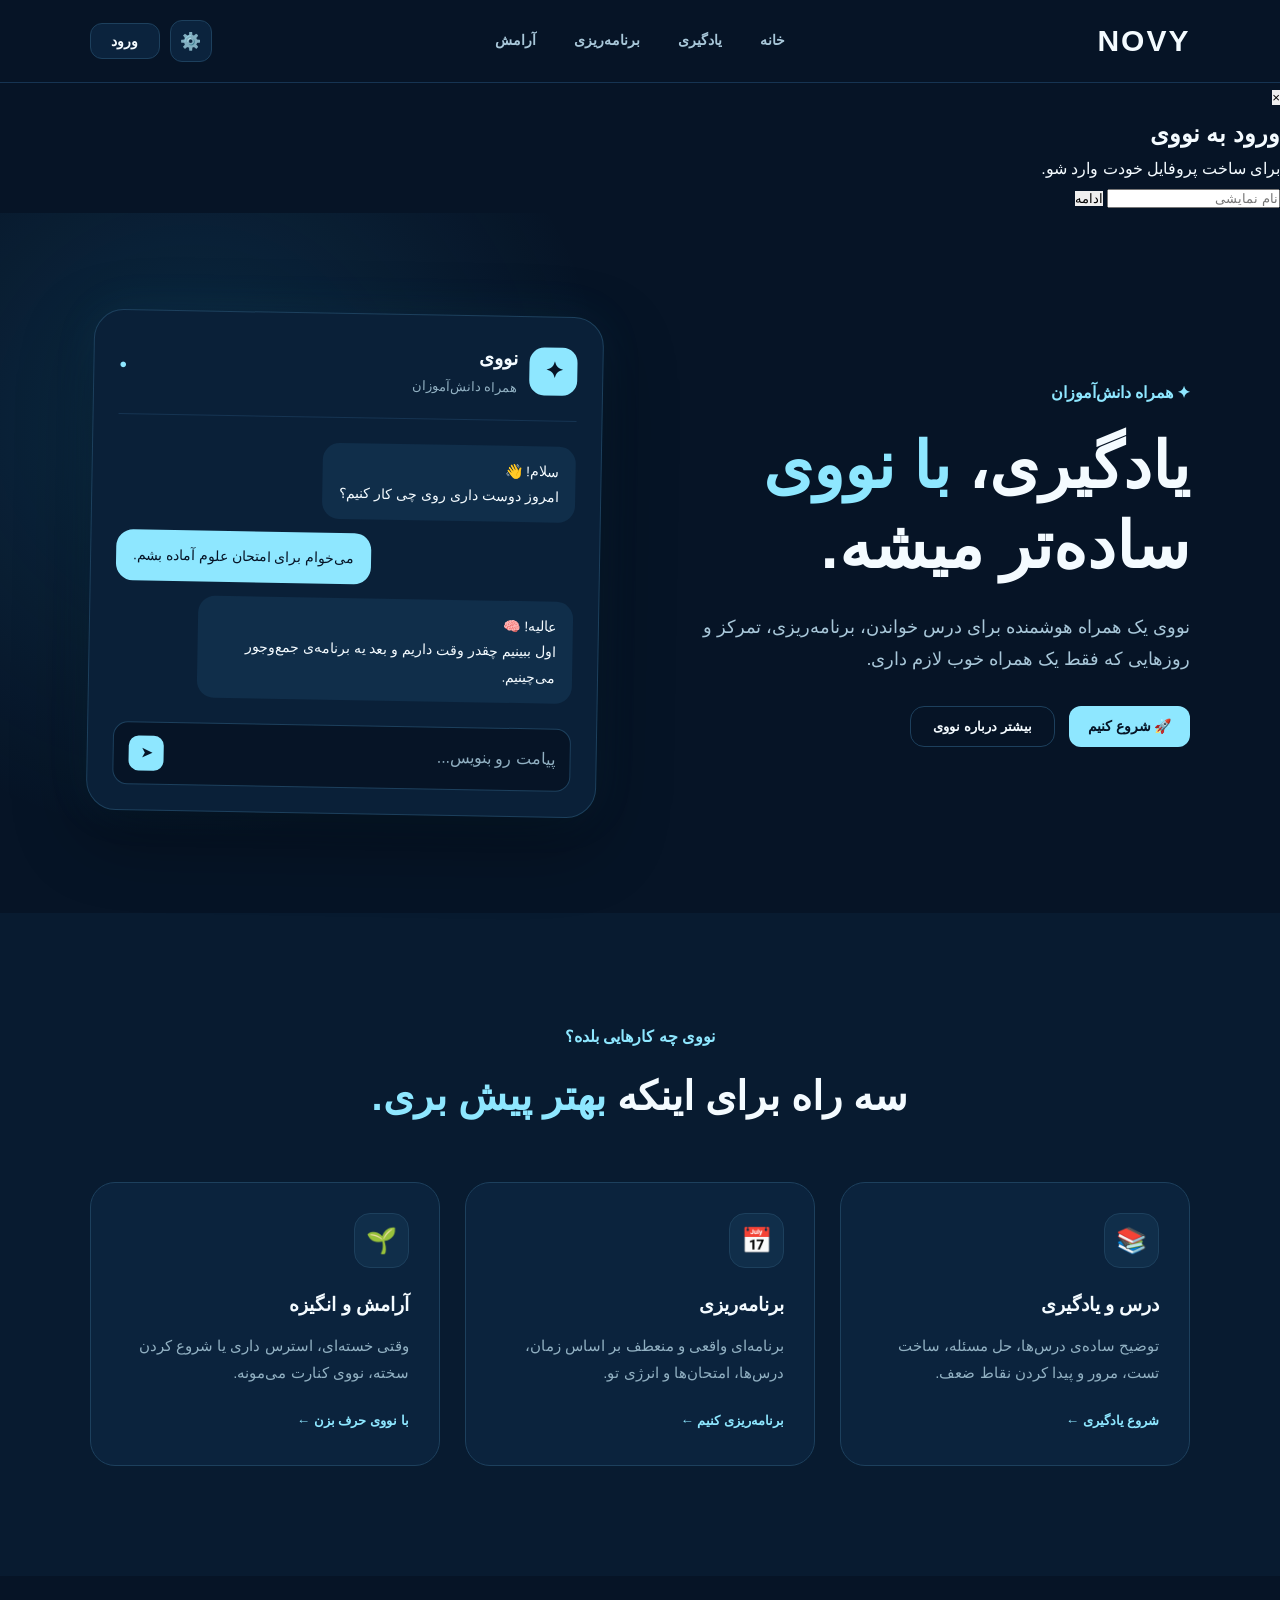
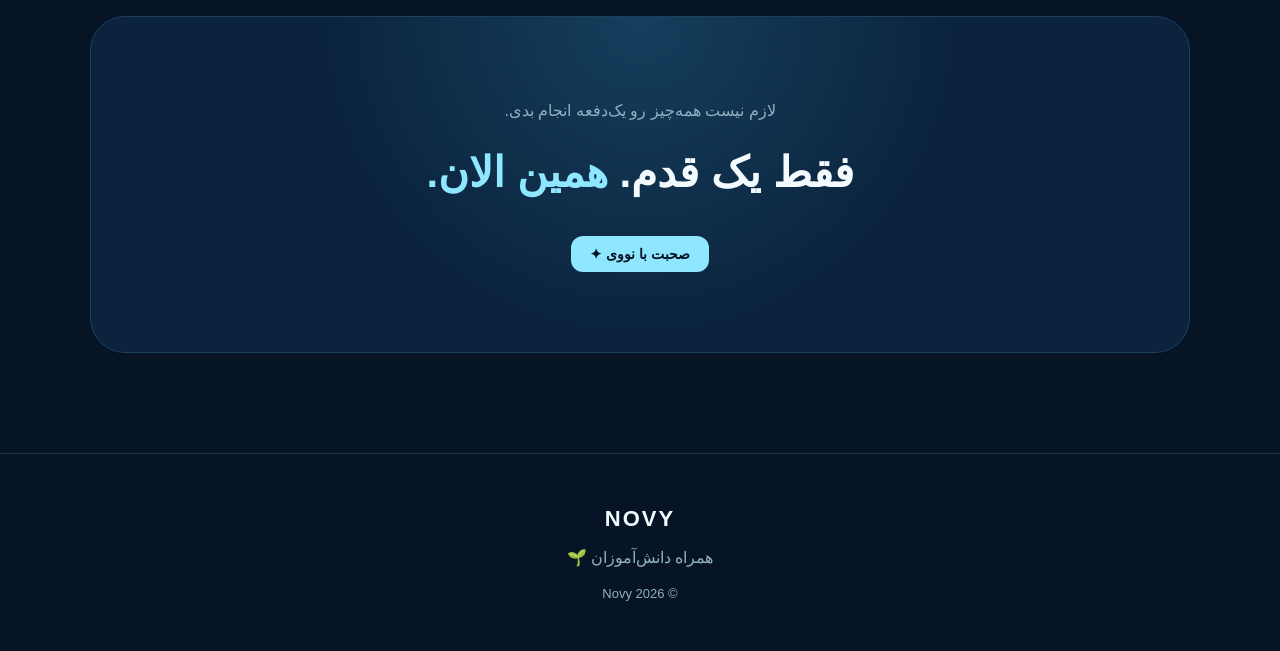
==== index.html @ c8d157ba "Update index.html" ====
<!DOCTYPE html>
<html lang="fa" dir="rtl">

<head>
    <meta charset="UTF-8">

    <meta
        name="viewport"
        content="width=device-width, initial-scale=1.0"
    >

    <title>نووی | همراه دانش‌آموزان</title>

    <link rel="stylesheet" href="style.css">
</head>

<body>

    <!-- ==================== Navbar ==================== -->

    <header class="navbar">

        <a href="#home" class="logo">NOVY</a>

        <nav class="menu">

            <a href="#home">خانه</a>

            <a href="#learning">
                یادگیری
            </a>

            <a href="#planning">
                برنامه‌ریزی
            </a>

            <a href="#calm">
                آرامش
            </a>

        </nav>

        <div class="navbar-actions">

            <button
                class="settings-button"
                id="themeButton"
                aria-label="تنظیمات تم"
            >
                ⚙️
            </button>

           <button class="login-button" id="loginButton">
           ورود
           </button>

        </div>

    </header>

    <div class="login-panel" id="loginPanel">

    <div class="login-box">

        <button class="login-close" id="closeLogin">
            ×
        </button>

        <h2>ورود به نووی</h2>

        <p>برای ساخت پروفایل خودت وارد شو.</p>

        <input
            type="text"
            id="loginName"
            placeholder="نام نمایشی"
        >

        <button class="login-submit" id="loginSubmit">
            ادامه
        </button>

    </div>

</div>

     </header>
    <!-- ==================== Theme Panel ==================== -->

    <div class="theme-panel" id="themePanel">

        <div class="theme-panel-header">

      <h3 data-i18n="novyAppearance">
          ظاهر نووی
      </h3>

            <button
                class="close-theme-panel"
                id="closeThemePanel"
                aria-label="بستن"
                data-i18n-aria="close"
            >
                ×
            </button>

        </div>

       <p class="theme-panel-description" data-i18n="chooseTheme">
          تم مورد علاقه‌ات رو انتخاب کن.
       </p>

        <div class="language-section">
             <h4 data-i18n="language">زبان</h4>

             <div class="language-options">
             <button class="language-option" data-lang="fa">فارسی</button>
             <button class="language-option" data-lang="en">English</button>
             <button class="language-option" data-lang="ar">العربية</button>
        </div>
    </div>

        <div class="theme-options">

            <button
                class="theme-option"
                data-theme="black"
            >
                <span class="theme-preview black-preview"></span>
                <span data-i18n="black">مشکی</span>
            </button>

            <button
                class="theme-option"
                data-theme="navy"
            >
                <span class="theme-preview navy-preview"></span>
                <span data-i18n="navy">سرمه‌ای</span>
            </button>

            <button
                class="theme-option"
                data-theme="ice"
            >
                <span class="theme-preview ice-preview"></span>
                <span data-i18n="ice">یخی</span>
            </button>

        </div>

    </div>


    <main>

        <!-- ==================== Hero ==================== -->

        <section class="hero" id="home">

            <div class="hero-content">

                <p class="eyebrow">
                    ✦ همراه دانش‌آموزان
                </p>

                <h1>
                    یادگیری،
                    <span>با نووی</span>
                    ساده‌تر میشه.
                </h1>

                <p class="hero-description">
                    نووی یک همراه هوشمنده برای درس خواندن،
                    برنامه‌ریزی، تمرکز و روزهایی که
                    فقط یک همراه خوب لازم داری.
                </p>

                <div class="hero-buttons">

                    <button class="primary-button">
                        🚀 شروع کنیم
                    </button>

                    <button class="secondary-button">
                        بیشتر درباره نووی
                    </button>

                </div>

            </div>


            <!-- ==================== Novy Chat Preview ==================== -->

            <div class="novy-card">

                <div class="card-header">

                    <div class="novy-avatar">
                        ✦
                    </div>

                    <div>

                        <h3>
                            نووی
                        </h3>

                        <p>
                            همراه دانش‌آموزان
                        </p>

                    </div>

                    <span class="online">
                        ●
                    </span>

                </div>


                <div class="chat-preview">

                    <div class="message novy-message">

                        سلام! 👋
                        <br>

                        امروز دوست داری روی چی کار کنیم؟

                    </div>


                    <div class="message user-message">

                        می‌خوام برای امتحان علوم آماده بشم.

                    </div>


                    <div class="message novy-message">

                        عالیه! 🧠
                        <br>

                        اول ببینیم چقدر وقت داریم و
                        بعد یه برنامه‌ی جمع‌وجور می‌چینیم.

                    </div>

                </div>


                <div class="fake-input">

                    <span>
                        پیامت رو بنویس...
                    </span>

                    <button>
                        ➤
                    </button>

                </div>

            </div>

        </section>


        <!-- ==================== Features ==================== -->

        <section class="features">

            <div class="section-title">

                <p>
                    نووی چه کارهایی بلده؟
                </p>

                <h2>

                    سه راه برای اینکه
                    <span>
                        بهتر پیش بری.
                    </span>

                </h2>

            </div>


            <div class="feature-grid">


                <!-- Learning -->

                <article
                    class="feature-card"
                    id="learning"
                >

                    <div class="feature-icon">
                        📚
                    </div>

                    <h3>
                        درس و یادگیری
                    </h3>

                    <p>
                        توضیح ساده‌ی درس‌ها، حل مسئله،
                        ساخت تست، مرور و پیدا کردن نقاط ضعف.
                    </p>

                    <button>
                        شروع یادگیری ←
                    </button>

                </article>


                <!-- Planning -->

                <article
                    class="feature-card"
                    id="planning"
                >

                    <div class="feature-icon">
                        📅
                    </div>

                    <h3>
                        برنامه‌ریزی
                    </h3>

                    <p>
                        برنامه‌ای واقعی و منعطف بر اساس
                        زمان، درس‌ها، امتحان‌ها و انرژی تو.
                    </p>

                    <button>
                        برنامه‌ریزی کنیم ←
                    </button>

                </article>


                <!-- Calm -->

                <article
                    class="feature-card"
                    id="calm"
                >

                    <div class="feature-icon">
                        🌱
                    </div>

                    <h3>
                        آرامش و انگیزه
                    </h3>

                    <p>
                        وقتی خسته‌ای، استرس داری یا
                        شروع کردن سخته، نووی کنارت می‌مونه.
                    </p>

                    <button>
                        با نووی حرف بزن ←
                    </button>

                </article>

            </div>

        </section>


        <!-- ==================== Final Section ==================== -->

        <section class="final-section">

            <p>
                لازم نیست همه‌چیز رو یک‌دفعه انجام بدی.
            </p>

            <h2>

                فقط یک قدم.
                <span>
                    همین الان.
                </span>

            </h2>

            <button class="primary-button">

                صحبت با نووی ✦

            </button>

        </section>

    </main>


    <!-- ==================== Footer ==================== -->

    <footer>

        <div class="footer-logo">
            NOVY
        </div>

        <p>
            همراه دانش‌آموزان 🌱
        </p>

        <p class="copyright">
            © 2026 Novy
        </p>

    </footer>


    <script src="script.js"></script>

</body>

</html>
---- style.css ----
/* ==================== Theme System ==================== */

:root {
    --bg-main: #061426;
    --bg-section: #081b30;
    --bg-card: #0b233d;
    --bg-chat: #0a2038;
    --bg-message: #102e4a;

    --text-main: #f4fbff;
    --text-soft: #a8c7d9;
    --text-muted: #91b0c2;

    --accent: #8ee7ff;
    --accent-dark: #061426;

    --border: #1d405d;
    --border-soft: #163452;
}


/* ==================== Reset ==================== */

* {
    margin: 0;
    padding: 0;
    box-sizing: border-box;
}

html {
    scroll-behavior: smooth;
}

body {
    font-family: Arial, sans-serif;
    background: var(--bg-main);
    color: var(--text-main);
    line-height: 1.8;
}


/* ==================== Navbar ==================== */

.navbar {
    width: 100%;
    min-height: 76px;

    padding: 14px 7%;

    display: grid;
    grid-template-columns: 1fr auto 1fr;

    align-items: center;

    background: var(--bg-main);

    border-bottom: 1px solid var(--border-soft);

    position: sticky;
    top: 0;

    z-index: 100;
}


/* ==================== NOVY Logo ==================== */

.logo {
    justify-self: start;

    font-size: 30px;
    font-weight: 900;

    color: var(--text-main);

    text-decoration: none;

    letter-spacing: 2px;

    transition: 0.25s;
}

.logo:hover {
    color: var(--accent);
}


/* ==================== Menu ==================== */

.menu {
    display: flex;
    align-items: center;
    justify-content: center;

    gap: 34px;
}

.menu a {
    position: relative;

    color: var(--text-soft);

    text-decoration: none;

    font-size: 14px;
    font-weight: 600;

    padding: 7px 2px;

    transition: 0.25s;
}

.menu a::after {
    content: "";

    position: absolute;

    right: 0;
    bottom: 0;

    width: 0;
    height: 2px;

    border-radius: 5px;

    background: var(--accent);

    transition: 0.25s;
}

.menu a:hover {
    color: var(--text-main);
}

.menu a:hover::after {
    width: 100%;
}


/* ==================== Navbar Actions ==================== */

.navbar-actions {
    justify-self: end;

    display: flex;
    align-items: center;

    gap: 10px;
}

button {
    font-family: inherit;
    border: none;
    cursor: pointer;
}


/* ==================== Settings ==================== */

.settings-button {
    width: 42px;
    height: 42px;

    display: grid;
    place-items: center;

    background: var(--bg-card);

    border: 1px solid var(--border);

    color: var(--text-soft);

    border-radius: 12px;

    font-size: 17px;

    transition: 0.25s;
}

.settings-button:hover {
    border-color: var(--accent);
    color: var(--accent);

    background: var(--bg-message);
}


/* ==================== Login ==================== */

.login-button {
    min-width: 70px;

    padding: 9px 17px;

    background: var(--bg-card);

    border: 1px solid var(--border);

    color: var(--text-main);

    border-radius: 12px;

    font-size: 14px;
    font-weight: 700;

    transition: 0.25s;
}

.login-button:hover {
    border-color: var(--accent);

    color: var(--accent);

    background: var(--bg-message);
}


/* ==================== Theme Panel ==================== */

.theme-panel {
    position: fixed;

    top: 86px;
    right: 7%;

    width: 280px;

    padding: 20px;

    background: var(--bg-card);

    border: 1px solid var(--border);

    border-radius: 20px;

    box-shadow:
        0 20px 60px rgba(0, 0, 0, 0.4);

    z-index: 1000;

    display: none;
}

.theme-panel-header {
    display: flex;

    align-items: center;

    justify-content: space-between;

    margin-bottom: 8px;
}

.theme-panel-header h3 {
    color: var(--text-main);

    font-size: 18px;
}

.close-theme-panel {
    width: 32px;
    height: 32px;

    display: grid;
    place-items: center;

    background: transparent;

    color: var(--text-soft);

    border-radius: 9px;

    font-size: 22px;

    transition: 0.2s;
}

.close-theme-panel:hover {
    background: var(--bg-message);

    color: var(--accent);
}

.theme-panel-description {
    color: var(--text-muted);

    font-size: 13px;

    margin-bottom: 16px;
}

.theme-options {
    display: flex;

    flex-direction: column;

    gap: 9px;
}

.theme-option {
    width: 100%;

    padding: 11px 13px;

    display: flex;

    align-items: center;

    gap: 11px;

    background: var(--bg-message);

    border: 1px solid var(--border);

    border-radius: 12px;

    color: var(--text-main);

    font-size: 14px;

    text-align: right;

    transition: 0.2s;
}

.theme-option:hover {
    border-color: var(--accent);

    color: var(--accent);

    transform: translateX(-2px);
}

.theme-preview {
    width: 25px;
    height: 25px;

    flex-shrink: 0;

    border-radius: 8px;

    border: 1px solid var(--border);
}

.black-preview {
    background: #050505;
}

.navy-preview {
    background: #061426;
}

.ice-preview {
    background: #eaf9ff;
}


/* ==================== Main Buttons ==================== */

.chat-button,
.primary-button {
    background: var(--accent);

    color: var(--accent-dark);

    padding: 10px 19px;

    border-radius: 12px;

    font-size: 14px;
    font-weight: 800;

    transition: 0.25s;
}

.chat-button:hover,
.primary-button:hover {
    transform: translateY(-2px);

    box-shadow:
        0 10px 28px rgba(80, 207, 255, 0.22);
}


/* ==================== Hero ==================== */

.hero {
    min-height: 680px;

    padding: 100px 7%;

    display: grid;

    grid-template-columns: 1fr 1fr;

    align-items: center;

    gap: 80px;

    background:
        radial-gradient(
            circle at 15% 30%,
            rgba(45, 159, 218, 0.16),
            transparent 35%
        ),
        var(--bg-main);
}

.eyebrow {
    color: var(--accent);

    font-weight: 800;

    margin-bottom: 18px;
}

.hero h1 {
    font-size: clamp(45px, 5vw, 72px);

    line-height: 1.25;

    color: var(--text-main);

    margin-bottom: 25px;
}

.hero h1 span,
.section-title h2 span,
.final-section h2 span {
    color: var(--accent);
}

.hero-description {
    max-width: 580px;

    color: var(--text-soft);

    font-size: 18px;

    margin-bottom: 30px;
}

.hero-buttons {
    display: flex;

    gap: 14px;

    flex-wrap: wrap;
}

.secondary-button {
    background: transparent;

    border: 1px solid var(--border);

    color: var(--text-main);

    padding: 12px 22px;

    border-radius: 14px;

    font-weight: 700;

    transition: 0.25s;
}

.secondary-button:hover {
    border-color: var(--accent);

    color: var(--accent);
}


/* ==================== Chat Card ==================== */

.novy-card {
    background: var(--bg-chat);

    border: 1px solid var(--border);

    border-radius: 30px;

    padding: 25px;

    color: var(--text-main);

    box-shadow:
        0 25px 70px rgba(0, 0, 0, 0.35),
        0 0 45px rgba(53, 184, 238, 0.08);

    transform: rotate(1deg);

    transition: 0.3s;
}

.novy-card:hover {
    transform: rotate(0deg) translateY(-6px);
}

.card-header {
    display: flex;

    align-items: center;

    gap: 12px;

    padding-bottom: 20px;

    border-bottom: 1px solid var(--border-soft);
}

.novy-avatar {
    width: 48px;
    height: 48px;

    border-radius: 15px;

    display: grid;
    place-items: center;

    background: var(--accent);

    color: var(--accent-dark);

    font-size: 22px;

    font-weight: bold;
}

.card-header h3 {
    font-size: 19px;
}

.card-header p {
    color: var(--text-muted);

    font-size: 13px;
}

.online {
    margin-right: auto;

    color: var(--accent);

    font-size: 13px;
}

.chat-preview {
    padding: 25px 0;

    display: flex;

    flex-direction: column;

    gap: 14px;
}

.message {
    padding: 13px 17px;

    border-radius: 17px;

    max-width: 82%;

    font-size: 14px;
}

.novy-message {
    background: var(--bg-message);

    color: var(--text-main);

    align-self: flex-start;
}

.user-message {
    background: var(--accent);

    color: var(--accent-dark);

    align-self: flex-end;
}

.fake-input {
    background: var(--bg-main);

    border: 1px solid var(--border);

    border-radius: 15px;

    padding: 13px 15px;

    display: flex;

    align-items: center;

    justify-content: space-between;

    color: var(--text-muted);
}

.fake-input button {
    width: 35px;
    height: 35px;

    border-radius: 10px;

    background: var(--accent);

    color: var(--accent-dark);

    font-weight: bold;
}


/* ==================== Features ==================== */

.features {
    padding: 110px 7%;

    background: var(--bg-section);
}

.section-title {
    text-align: center;

    margin-bottom: 50px;
}

.section-title > p {
    color: var(--accent);

    font-weight: 800;
}

.section-title h2 {
    font-size: 40px;

    color: var(--text-main);

    margin-top: 8px;
}

.feature-grid {
    display: grid;

    grid-template-columns: repeat(3, 1fr);

    gap: 25px;
}

.feature-card {
    background: var(--bg-card);

    border: 1px solid var(--border);

    border-radius: 25px;

    padding: 30px;

    transition: 0.3s;
}

.feature-card:hover {
    transform: translateY(-8px);

    border-color: var(--accent);

    box-shadow:
        0 18px 40px rgba(0, 0, 0, 0.3);
}

.feature-icon {
    width: 55px;
    height: 55px;

    display: grid;

    place-items: center;

    background: var(--bg-message);

    border: 1px solid var(--border);

    border-radius: 16px;

    font-size: 25px;

    margin-bottom: 20px;
}

.feature-card h3 {
    color: var(--text-main);

    margin-bottom: 10px;
}

.feature-card p {
    color: var(--text-muted);

    font-size: 15px;

    margin-bottom: 20px;
}

.feature-card button {
    background: transparent;

    color: var(--accent);

    font-weight: 800;
}


/* ==================== Final Section ==================== */

.final-section {
    margin: 40px 7% 100px;

    padding: 80px 30px;

    text-align: center;

    border-radius: 35px;

    background:
        radial-gradient(
            circle at 50% 0%,
            rgba(66, 190, 239, 0.18),
            transparent 50%
        ),
        var(--bg-card);

    border: 1px solid var(--border);
}

.final-section p {
    color: var(--text-muted);

    margin-bottom: 10px;
}

.final-section h2 {
    font-size: 42px;

    margin-bottom: 25px;
}


/* ==================== Footer ==================== */

footer {
    padding: 45px 7%;

    text-align: center;

    background: var(--bg-main);

    border-top: 1px solid var(--border-soft);
}

footer p {
    color: var(--text-muted);
}

.footer-logo {
    color: var(--text-main);

    font-size: 22px;

    font-weight: 900;

    letter-spacing: 2px;

    margin-bottom: 5px;
}

.copyright {
    font-size: 13px;

    margin-top: 10px;
}


/* ==================== Mobile ==================== */

@media (max-width: 850px) {

    .navbar {
        min-height: 68px;

        padding: 12px 5%;

        display: flex;

        gap: 12px;
    }

    .logo {
        font-size: 23px;

        margin-right: auto;
    }

    .menu {
        display: none;
    }

    .navbar-actions {
        gap: 6px;
    }

    .settings-button {
        width: 38px;
        height: 38px;

        font-size: 16px;
    }

    .login-button {
        min-width: auto;

        padding: 8px 12px;

        font-size: 13px;
    }

    .chat-button {
        padding: 9px 12px;

        font-size: 12px;
    }

    .hero {
        grid-template-columns: 1fr;

        padding-top: 60px;
    }

    .feature-grid {
        grid-template-columns: 1fr;
    }

    .hero h1 {
        font-size: 45px;
    }

    .final-section h2 {
        font-size: 32px;
    }

    .theme-panel {
        top: 76px;

        right: 5%;

        width: 270px;
    }
}


/* ==================== Small Mobile ==================== */

@media (max-width: 500px) {

    .navbar {
        padding: 11px 4%;
    }

    .logo {
        font-size: 21px;
    }

    .navbar-actions {
        gap: 5px;
    }

    .settings-button {
        width: 36px;
        height: 36px;
    }

    .login-button {
        padding: 7px 10px;
    }

    .chat-button {
        padding: 8px 10px;

        font-size: 11px;
    }

    .theme-panel {
        right: 4%;

        width: 92%;

        max-width: 280px;
    }
}
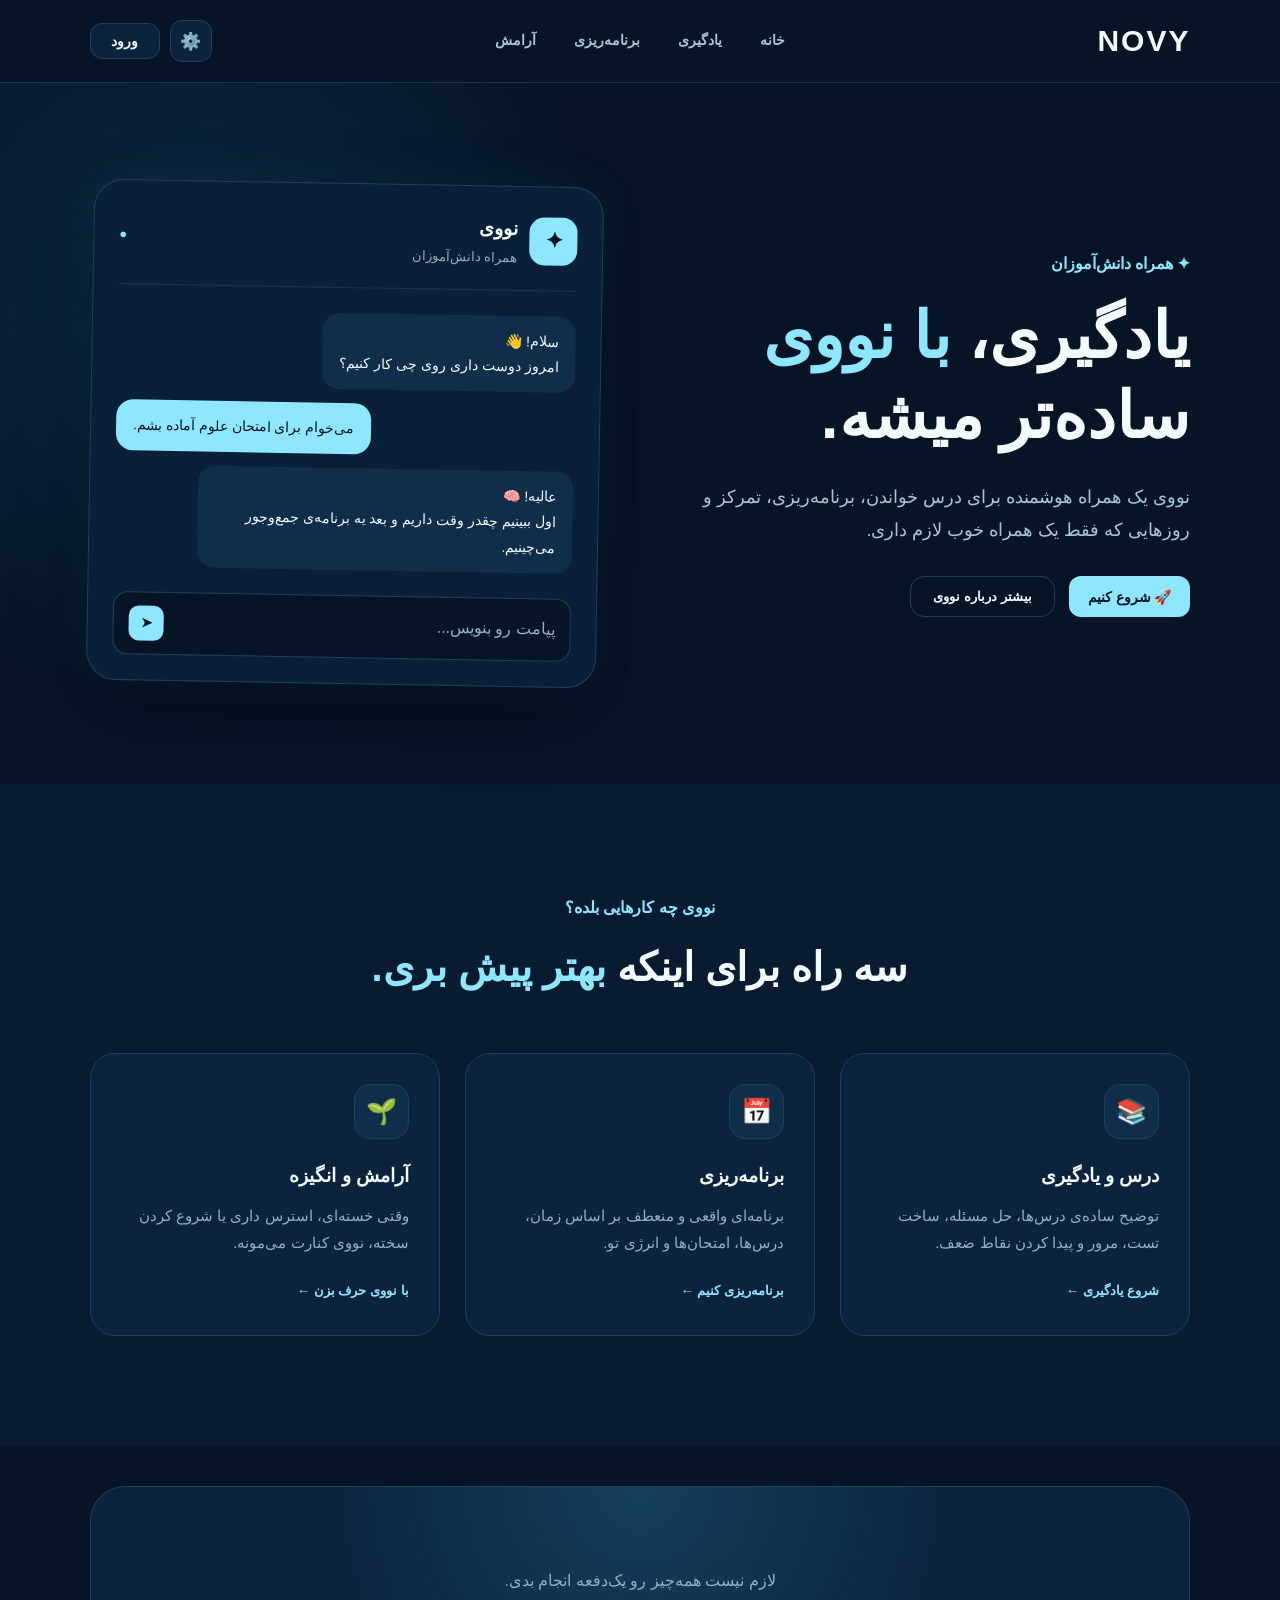
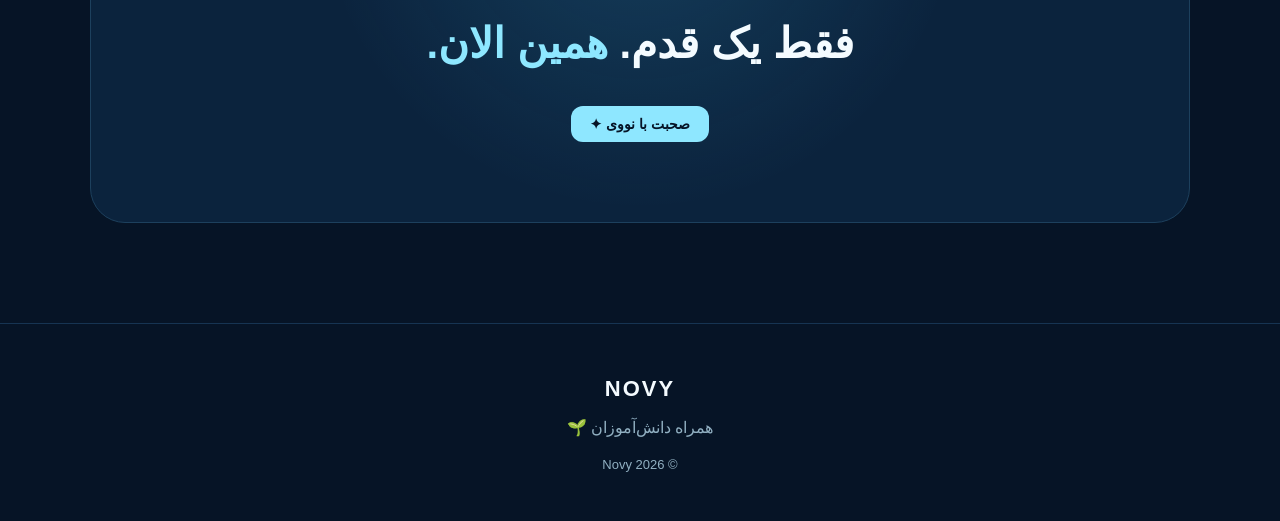
==== commit 18679cf6: "Update index.html" ====
--- a/index.html
+++ b/index.html
@@ -58,7 +58,7 @@
 
     </header>
 
-    <div class="login-panel" id="loginPanel">
+    <div class="login-panel" id="loginPanel" style="display: none;">
 
     <div class="login-box">
 
@@ -84,7 +84,6 @@
 
 </div>
 
-     </header>
     <!-- ==================== Theme Panel ==================== -->
 
     <div class="theme-panel" id="themePanel">
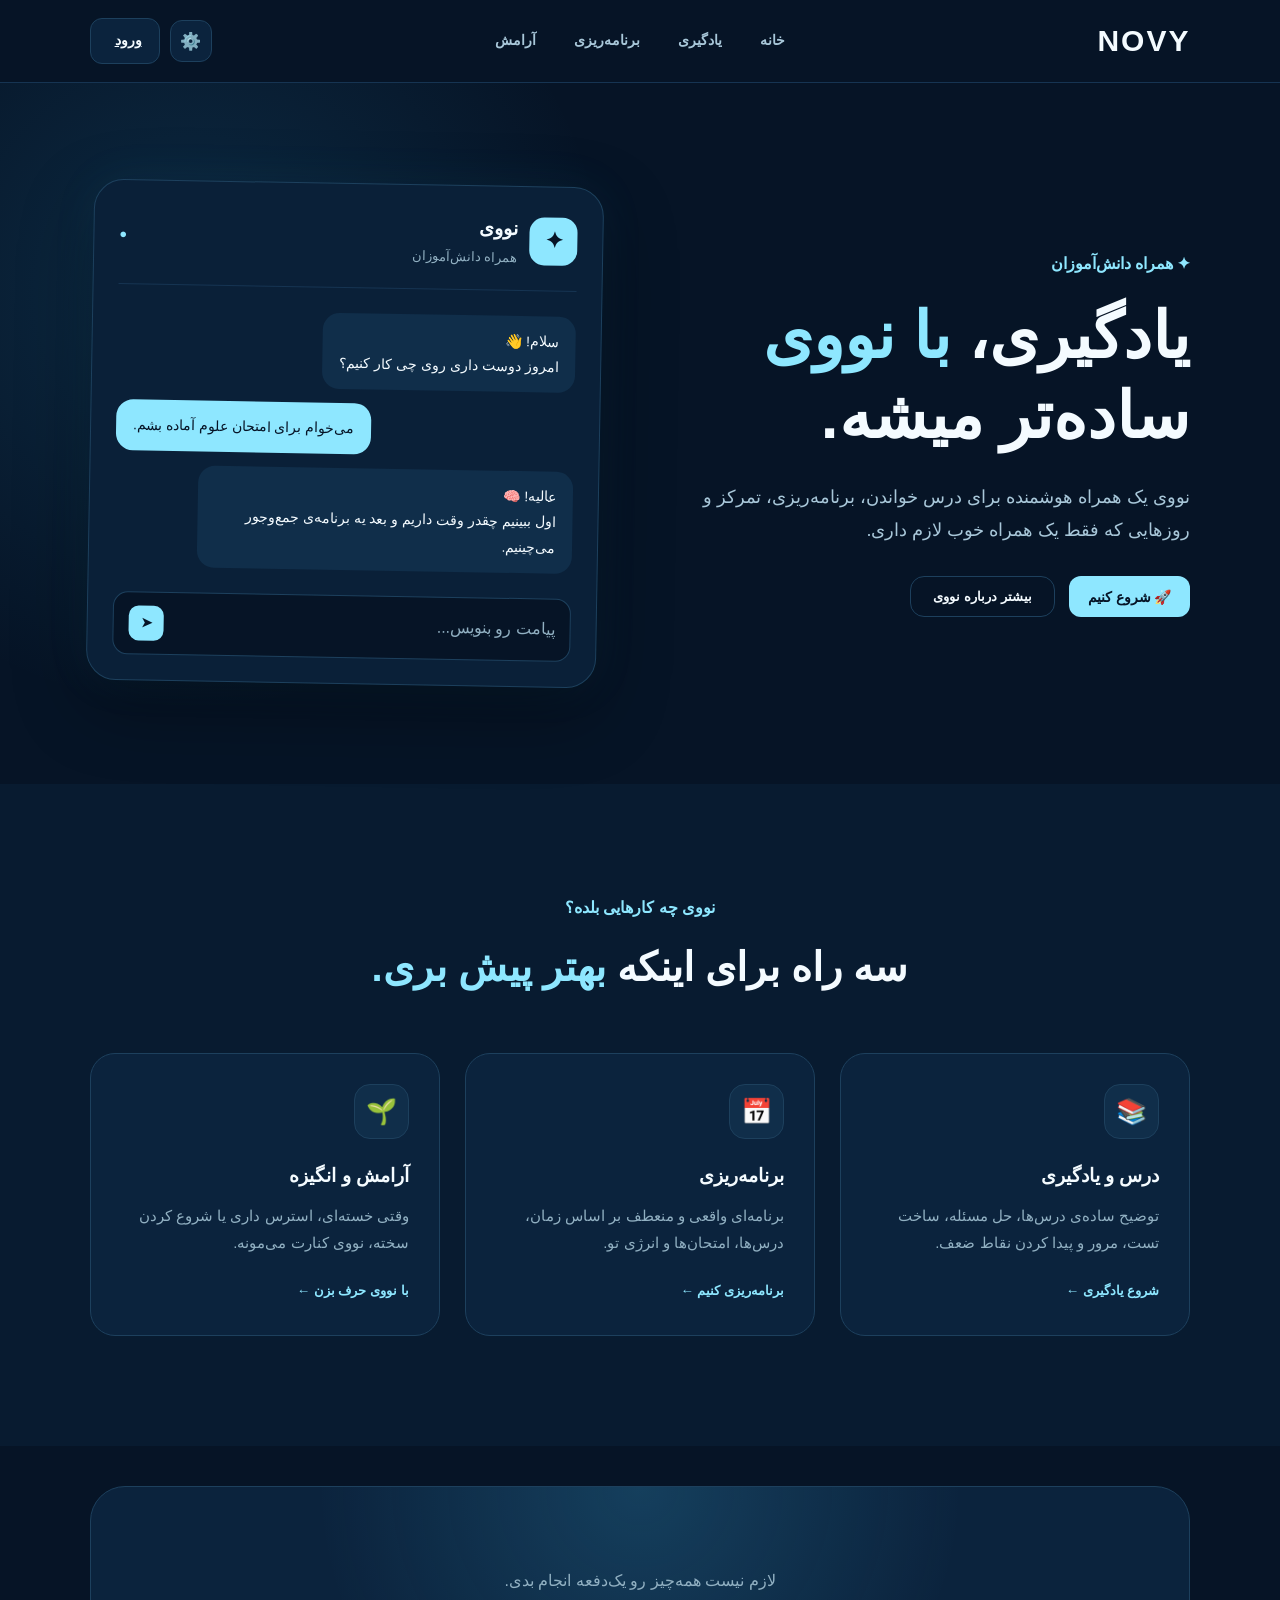
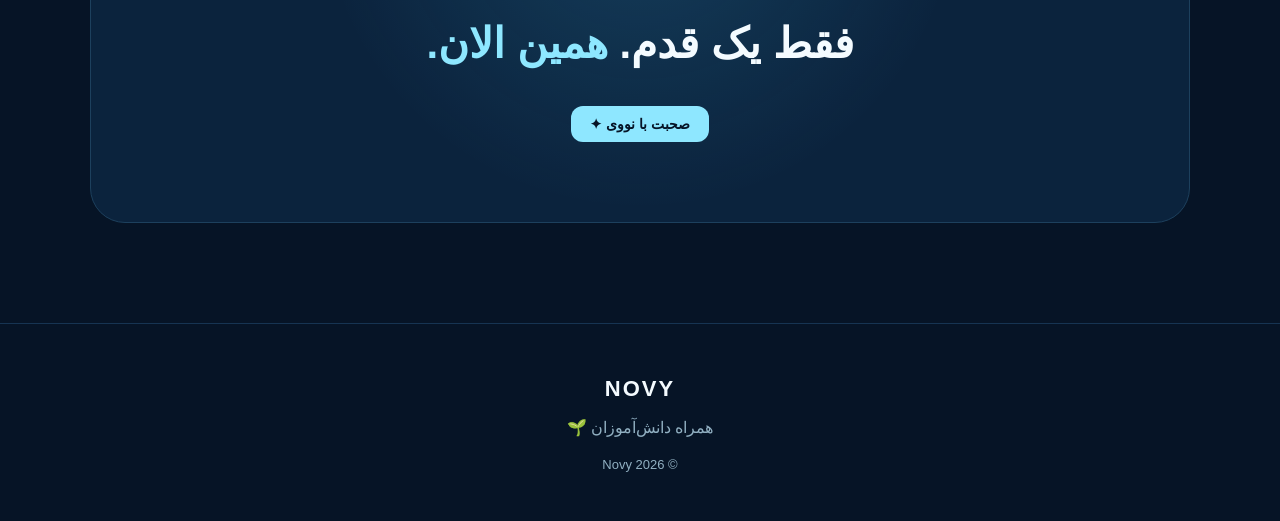
==== commit 1feb704c: "Update index.html" ====
--- a/index.html
+++ b/index.html
@@ -50,49 +50,73 @@
                 ⚙️
             </button>
 
-           <button class="login-button" id="loginButton">
-           ورود
-           </button>
+            <a
+                href="login.html"
+                class="login-button"
+            >
+                 ورود
+            </a>
 
         </div>
 
     </header>
 
-    <div class="login-panel" id="loginPanel" style="display: none;">
-
-    <div class="login-box">
-
-        <button class="login-close" id="closeLogin">
-            ×
-        </button>
-
-        <h2>ورود به نووی</h2>
-
-        <p>برای ساخت پروفایل خودت وارد شو.</p>
-
-        <input
-            type="text"
-            id="loginName"
-            placeholder="نام نمایشی"
-        >
-
-        <button class="login-submit" id="loginSubmit">
-            ادامه
-        </button>
+
+    <!-- ==================== Login Panel ==================== -->
+
+    <div
+        class="login-panel"
+        id="loginPanel"
+        style="display: none;"
+    >
+
+        <div class="login-box">
+
+            <button
+                class="login-close"
+                id="closeLogin"
+            >
+                ×
+            </button>
+
+            <h2>
+                ورود به نووی
+            </h2>
+
+            <p>
+                برای ساخت پروفایل خودت وارد شو.
+            </p>
+
+            <input
+                type="text"
+                id="loginName"
+                placeholder="نام نمایشی"
+            >
+
+            <button
+                class="login-submit"
+                id="loginSubmit"
+            >
+                ادامه
+            </button>
+
+        </div>
 
     </div>
 
-</div>
 
     <!-- ==================== Theme Panel ==================== -->
 
-    <div class="theme-panel" id="themePanel">
+    <div
+        class="theme-panel"
+        id="themePanel"
+    >
 
         <div class="theme-panel-header">
 
-      <h3 data-i18n="novyAppearance">
-          ظاهر نووی
-      </h3>
+            <h3 data-i18n="novyAppearance">
+                ظاهر نووی
+            </h3>
 
             <button
                 class="close-theme-panel"
@@ -105,19 +129,51 @@
 
         </div>
 
-       <p class="theme-panel-description" data-i18n="chooseTheme">
-          تم مورد علاقه‌ات رو انتخاب کن.
-       </p>
+        <p
+            class="theme-panel-description"
+            data-i18n="chooseTheme"
+        >
+            تم مورد علاقه‌ات رو انتخاب کن.
+        </p>
+
+
+        <!-- ==================== Language ==================== -->
 
         <div class="language-section">
-             <h4 data-i18n="language">زبان</h4>
-
-             <div class="language-options">
-             <button class="language-option" data-lang="fa">فارسی</button>
-             <button class="language-option" data-lang="en">English</button>
-             <button class="language-option" data-lang="ar">العربية</button>
+
+            <h4 data-i18n="language">
+                زبان
+            </h4>
+
+            <div class="language-options">
+
+                <button
+                    class="language-option"
+                    data-lang="fa"
+                >
+                    فارسی
+                </button>
+
+                <button
+                    class="language-option"
+                    data-lang="en"
+                >
+                    English
+                </button>
+
+                <button
+                    class="language-option"
+                    data-lang="ar"
+                >
+                    العربية
+                </button>
+
+            </div>
+
         </div>
-    </div>
+
+
+        <!-- ==================== Themes ==================== -->
 
         <div class="theme-options">
 
@@ -125,24 +181,44 @@
                 class="theme-option"
                 data-theme="black"
             >
-                <span class="theme-preview black-preview"></span>
-                <span data-i18n="black">مشکی</span>
-            </button>
+                <span
+                    class="theme-preview black-preview"
+                ></span>
+
+                <span data-i18n="black">
+                    مشکی
+                </span>
+
+            </button>
+
 
             <button
                 class="theme-option"
                 data-theme="navy"
             >
-                <span class="theme-preview navy-preview"></span>
-                <span data-i18n="navy">سرمه‌ای</span>
-            </button>
+                <span
+                    class="theme-preview navy-preview"
+                ></span>
+
+                <span data-i18n="navy">
+                    سرمه‌ای
+                </span>
+
+            </button>
+
 
             <button
                 class="theme-option"
                 data-theme="ice"
             >
-                <span class="theme-preview ice-preview"></span>
-                <span data-i18n="ice">یخی</span>
+                <span
+                    class="theme-preview ice-preview"
+                ></span>
+
+                <span data-i18n="ice">
+                    یخی
+                </span>
+
             </button>
 
         </div>
@@ -150,11 +226,16 @@
     </div>
 
 
+    <!-- ==================== Main ==================== -->
+
     <main>
 
         <!-- ==================== Hero ==================== -->
 
-        <section class="hero" id="home">
+        <section
+            class="hero"
+            id="home"
+        >
 
             <div class="hero-content">
 
@@ -189,7 +270,7 @@
             </div>
 
 
-            <!-- ==================== Novy Chat Preview ==================== -->
+            <!-- ==================== Novy Card ==================== -->
 
             <div class="novy-card">
 
@@ -223,6 +304,7 @@
                     <div class="message novy-message">
 
                         سلام! 👋
+
                         <br>
 
                         امروز دوست داری روی چی کار کنیم؟
@@ -240,6 +322,7 @@
                     <div class="message novy-message">
 
                         عالیه! 🧠
+
                         <br>
 
                         اول ببینیم چقدر وقت داریم و
@@ -278,12 +361,11 @@
                 </p>
 
                 <h2>
-
                     سه راه برای اینکه
+
                     <span>
                         بهتر پیش بری.
                     </span>
-
                 </h2>
 
             </div>
@@ -388,6 +470,7 @@
             <h2>
 
                 فقط یک قدم.
+
                 <span>
                     همین الان.
                 </span>
@@ -395,9 +478,7 @@
             </h2>
 
             <button class="primary-button">
-
                 صحبت با نووی ✦
-
             </button>
 
         </section>
--- a/style.css
+++ b/style.css
@@ -897,4 +897,198 @@
 
         max-width: 280px;
     }
-}
+
+}
+/* ==================== Login Page ==================== */
+
+.login-page {
+    min-height: 100vh;
+
+    display: flex;
+    align-items: center;
+    justify-content: center;
+
+    padding: 30px;
+
+    background:
+        radial-gradient(
+            circle at top,
+            rgba(142, 231, 255, 0.10),
+            transparent 45%
+        ),
+        var(--bg-main);
+}
+
+
+.login-page-box {
+    position: relative;
+
+    width: min(430px, 100%);
+
+    padding: 42px 36px;
+
+    background: var(--bg-card);
+
+    border: 1px solid var(--border);
+
+    border-radius: 24px;
+
+    box-shadow:
+        0 25px 70px rgba(0, 0, 0, 0.30);
+
+    text-align: center;
+}
+
+
+.login-back {
+    position: absolute;
+
+    top: 20px;
+    right: 24px;
+
+    color: var(--text-muted);
+
+    text-decoration: none;
+
+    font-size: 14px;
+
+    transition: 0.2s;
+}
+
+
+.login-back:hover {
+    color: var(--accent);
+}
+
+
+.login-page-logo {
+    margin-top: 20px;
+    margin-bottom: 18px;
+
+    font-size: 28px;
+    font-weight: 800;
+
+    letter-spacing: 3px;
+
+    color: var(--accent);
+}
+
+
+.login-page-box h1 {
+    margin: 0 0 12px;
+
+    color: var(--text-main);
+
+    font-size: 30px;
+}
+
+
+.login-page-description {
+    margin: 0 auto 30px;
+
+    max-width: 320px;
+
+    color: var(--text-soft);
+
+    line-height: 1.8;
+
+    font-size: 14px;
+}
+
+
+.login-form {
+    display: flex;
+    flex-direction: column;
+
+    gap: 10px;
+
+    text-align: right;
+}
+
+
+.login-form label {
+    color: var(--text-main);
+
+    font-size: 14px;
+
+    font-weight: 600;
+}
+
+
+.login-form input {
+    width: 100%;
+
+    box-sizing: border-box;
+
+    padding: 14px 16px;
+
+    border: 1px solid var(--border);
+
+    border-radius: 14px;
+
+    outline: none;
+
+    background: var(--bg-chat);
+
+    color: var(--text-main);
+
+    font-family: inherit;
+
+    font-size: 15px;
+
+    transition: 0.2s;
+}
+
+
+.login-form input::placeholder {
+    color: var(--text-muted);
+}
+
+
+.login-form input:focus {
+    border-color: var(--accent);
+
+    box-shadow:
+        0 0 0 3px rgba(142, 231, 255, 0.10);
+}
+
+
+.login-page-submit {
+    width: 100%;
+
+    margin-top: 12px;
+
+    padding: 14px 18px;
+
+    border: none;
+
+    border-radius: 14px;
+
+    background: var(--accent);
+
+    color: var(--accent-dark);
+
+    font-family: inherit;
+
+    font-size: 15px;
+
+    font-weight: 700;
+
+    cursor: pointer;
+
+    transition:
+        transform 0.2s,
+        opacity 0.2s;
+}
+
+
+.login-page-submit:hover {
+    transform: translateY(-2px);
+
+    opacity: 0.9;
+}
+
+
+.login-page-submit span {
+    margin-right: 6px;
+}
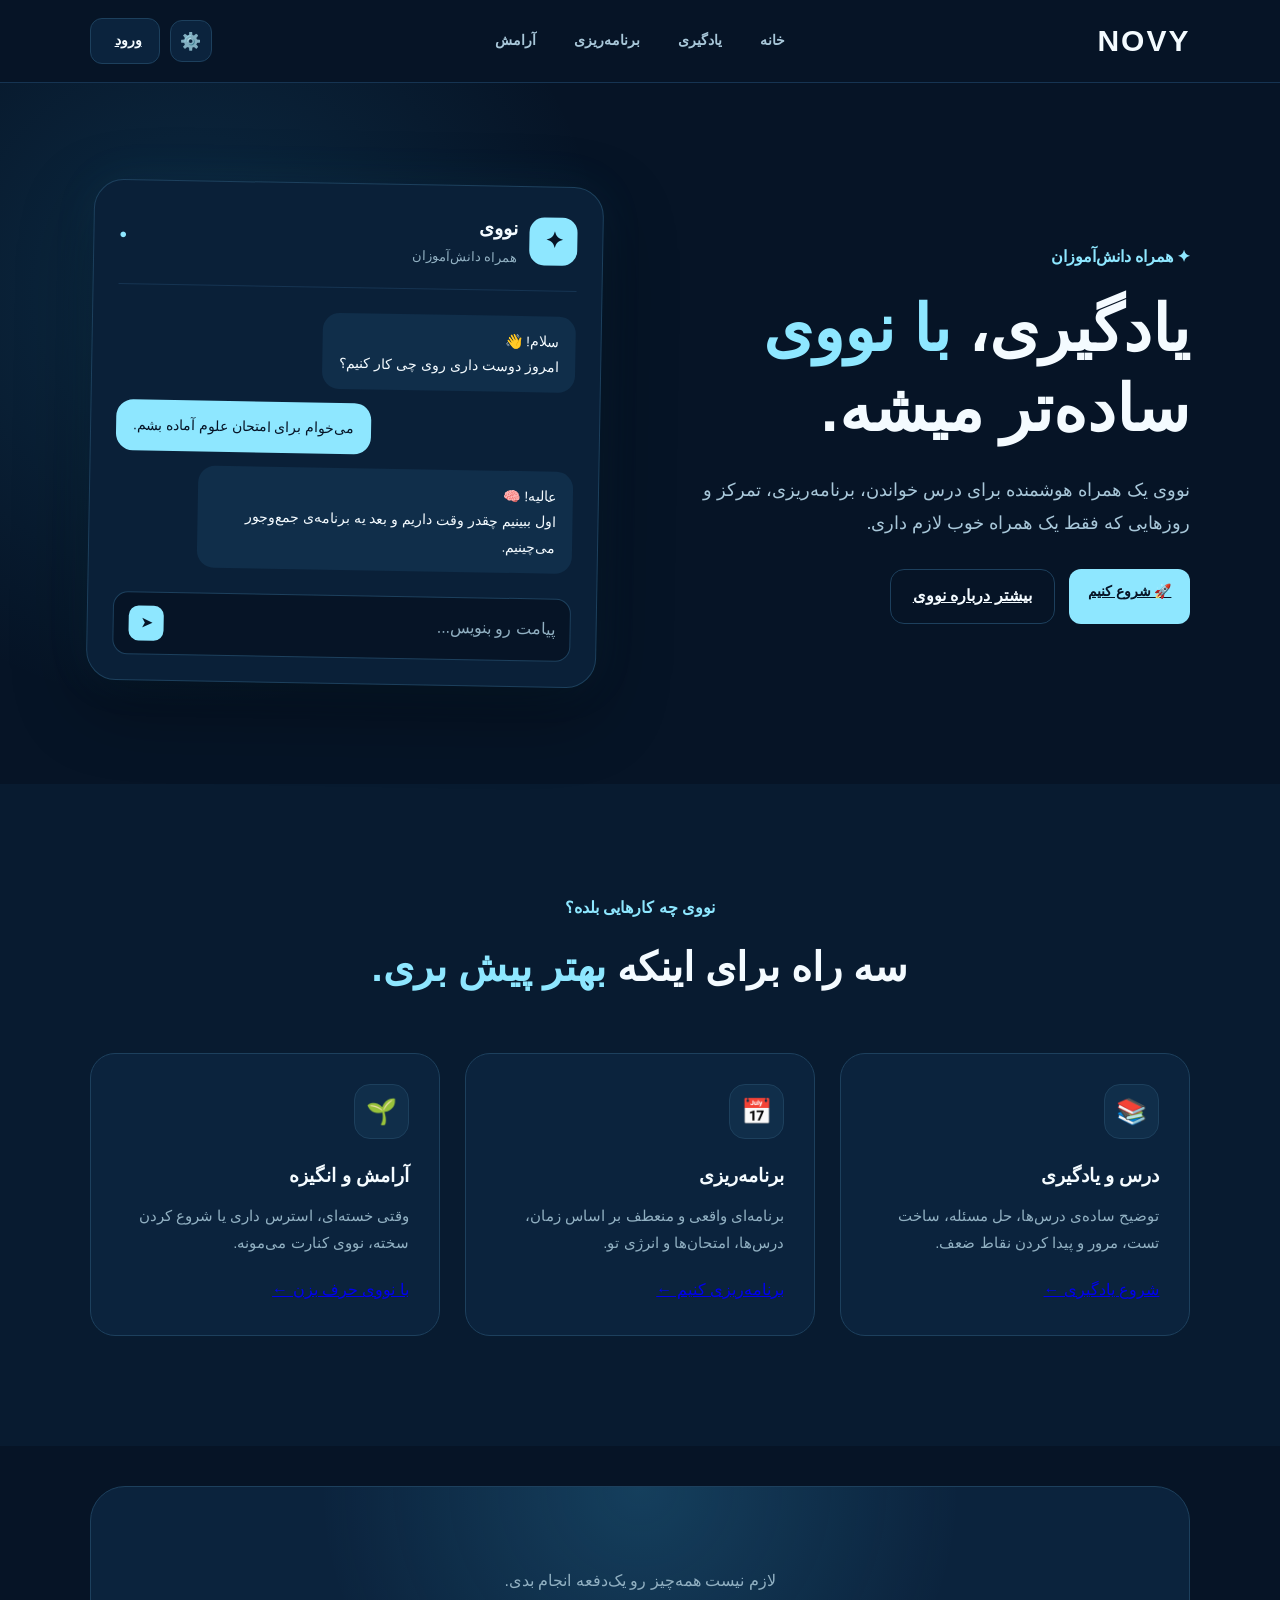
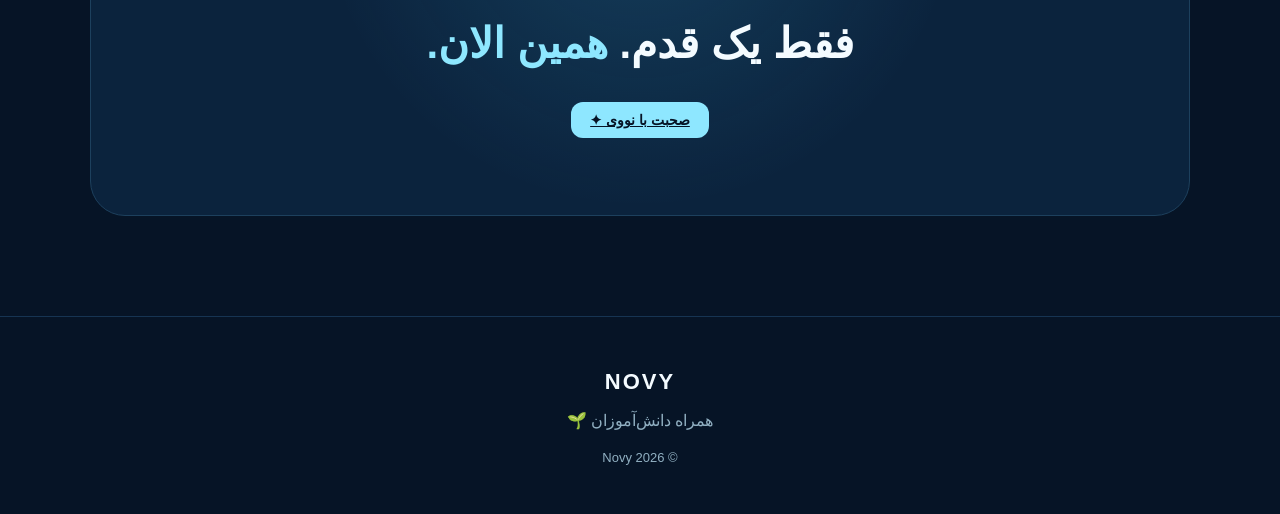
==== commit 8635ef63: "Update index.html" ====
--- a/index.html
+++ b/index.html
@@ -20,21 +20,25 @@
 
     <header class="navbar">
 
-        <a href="#home" class="logo">NOVY</a>
+        <a href="#home" class="logo">
+            NOVY
+        </a>
 
         <nav class="menu">
 
-            <a href="#home">خانه</a>
-
-            <a href="#learning">
+            <a href="#home" data-i18n="home">
+                خانه
+            </a>
+
+            <a href="#learning" data-i18n="learning">
                 یادگیری
             </a>
 
-            <a href="#planning">
+            <a href="#planning" data-i18n="planning">
                 برنامه‌ریزی
             </a>
 
-            <a href="#calm">
+            <a href="#calm" data-i18n="calm">
                 آرامش
             </a>
 
@@ -46,6 +50,7 @@
                 class="settings-button"
                 id="themeButton"
                 aria-label="تنظیمات تم"
+                data-i18n-aria="themeSettings"
             >
                 ⚙️
             </button>
@@ -53,56 +58,14 @@
             <a
                 href="login.html"
                 class="login-button"
-            >
-                 ورود
+                data-i18n="login"
+            >
+                ورود
             </a>
 
         </div>
 
     </header>
-
-
-    <!-- ==================== Login Panel ==================== -->
-
-    <div
-        class="login-panel"
-        id="loginPanel"
-        style="display: none;"
-    >
-
-        <div class="login-box">
-
-            <button
-                class="login-close"
-                id="closeLogin"
-            >
-                ×
-            </button>
-
-            <h2>
-                ورود به نووی
-            </h2>
-
-            <p>
-                برای ساخت پروفایل خودت وارد شو.
-            </p>
-
-            <input
-                type="text"
-                id="loginName"
-                placeholder="نام نمایشی"
-            >
-
-            <button
-                class="login-submit"
-                id="loginSubmit"
-            >
-                ادامه
-            </button>
-
-        </div>
-
-    </div>
 
 
     <!-- ==================== Theme Panel ==================== -->
@@ -128,6 +91,7 @@
             </button>
 
         </div>
+
 
         <p
             class="theme-panel-description"
@@ -181,6 +145,7 @@
                 class="theme-option"
                 data-theme="black"
             >
+
                 <span
                     class="theme-preview black-preview"
                 ></span>
@@ -196,6 +161,7 @@
                 class="theme-option"
                 data-theme="navy"
             >
+
                 <span
                     class="theme-preview navy-preview"
                 ></span>
@@ -211,6 +177,7 @@
                 class="theme-option"
                 data-theme="ice"
             >
+
                 <span
                     class="theme-preview ice-preview"
                 ></span>
@@ -239,17 +206,23 @@
 
             <div class="hero-content">
 
-                <p class="eyebrow">
+                <p
+                    class="eyebrow"
+                    data-i18n="eyebrow"
+                >
                     ✦ همراه دانش‌آموزان
                 </p>
 
-                <h1>
+                <h1 data-i18n="heroTitle">
                     یادگیری،
                     <span>با نووی</span>
                     ساده‌تر میشه.
                 </h1>
 
-                <p class="hero-description">
+                <p
+                    class="hero-description"
+                    data-i18n="heroDescription"
+                >
                     نووی یک همراه هوشمنده برای درس خواندن،
                     برنامه‌ریزی، تمرکز و روزهایی که
                     فقط یک همراه خوب لازم داری.
@@ -257,20 +230,28 @@
 
                 <div class="hero-buttons">
 
-                    <button class="primary-button">
+                    <a
+                        href="login.html"
+                        class="primary-button"
+                        data-i18n="start"
+                    >
                         🚀 شروع کنیم
-                    </button>
-
-                    <button class="secondary-button">
+                    </a>
+
+                    <a
+                        href="login.html"
+                        class="secondary-button"
+                        data-i18n="aboutNovy"
+                    >
                         بیشتر درباره نووی
-                    </button>
+                    </a>
 
                 </div>
 
             </div>
 
 
-            <!-- ==================== Novy Card ==================== -->
+            <!-- ==================== Novy Chat Preview ==================== -->
 
             <div class="novy-card">
 
@@ -282,11 +263,11 @@
 
                     <div>
 
-                        <h3>
+                        <h3 data-i18n="novy">
                             نووی
                         </h3>
 
-                        <p>
+                        <p data-i18n="studentCompanion">
                             همراه دانش‌آموزان
                         </p>
 
@@ -303,30 +284,39 @@
 
                     <div class="message novy-message">
 
-                        سلام! 👋
+                        <span data-i18n="chatHello">
+                            سلام! 👋
+                        </span>
 
                         <br>
 
-                        امروز دوست داری روی چی کار کنیم؟
-
-                    </div>
-
-
-                    <div class="message user-message">
-
+                        <span data-i18n="chatQuestion">
+                            امروز دوست داری روی چی کار کنیم؟
+                        </span>
+
+                    </div>
+
+
+                    <div
+                        class="message user-message"
+                        data-i18n="chatUser"
+                    >
                         می‌خوام برای امتحان علوم آماده بشم.
-
                     </div>
 
 
                     <div class="message novy-message">
 
-                        عالیه! 🧠
+                        <span data-i18n="chatGreat">
+                            عالیه! 🧠
+                        </span>
 
                         <br>
 
-                        اول ببینیم چقدر وقت داریم و
-                        بعد یه برنامه‌ی جمع‌وجور می‌چینیم.
+                        <span data-i18n="chatPlan">
+                            اول ببینیم چقدر وقت داریم و
+                            بعد یه برنامه‌ی جمع‌وجور می‌چینیم.
+                        </span>
 
                     </div>
 
@@ -335,7 +325,7 @@
 
                 <div class="fake-input">
 
-                    <span>
+                    <span data-i18n="fakeInput">
                         پیامت رو بنویس...
                     </span>
 
@@ -356,13 +346,12 @@
 
             <div class="section-title">
 
-                <p>
+                <p data-i18n="whatNovyDoes">
                     نووی چه کارهایی بلده؟
                 </p>
 
-                <h2>
+                <h2 data-i18n="threeWays">
                     سه راه برای اینکه
-
                     <span>
                         بهتر پیش بری.
                     </span>
@@ -374,7 +363,7 @@
             <div class="feature-grid">
 
 
-                <!-- Learning -->
+                <!-- ==================== Learning ==================== -->
 
                 <article
                     class="feature-card"
@@ -385,23 +374,26 @@
                         📚
                     </div>
 
-                    <h3>
+                    <h3 data-i18n="learningTitle">
                         درس و یادگیری
                     </h3>
 
-                    <p>
+                    <p data-i18n="learningDescription">
                         توضیح ساده‌ی درس‌ها، حل مسئله،
                         ساخت تست، مرور و پیدا کردن نقاط ضعف.
                     </p>
 
-                    <button>
+                    <a
+                        href="login.html"
+                        data-i18n="learningButton"
+                    >
                         شروع یادگیری ←
-                    </button>
+                    </a>
 
                 </article>
 
 
-                <!-- Planning -->
+                <!-- ==================== Planning ==================== -->
 
                 <article
                     class="feature-card"
@@ -412,23 +404,26 @@
                         📅
                     </div>
 
-                    <h3>
+                    <h3 data-i18n="planningTitle">
                         برنامه‌ریزی
                     </h3>
 
-                    <p>
+                    <p data-i18n="planningDescription">
                         برنامه‌ای واقعی و منعطف بر اساس
                         زمان، درس‌ها، امتحان‌ها و انرژی تو.
                     </p>
 
-                    <button>
+                    <a
+                        href="login.html"
+                        data-i18n="planningButton"
+                    >
                         برنامه‌ریزی کنیم ←
-                    </button>
+                    </a>
 
                 </article>
 
 
-                <!-- Calm -->
+                <!-- ==================== Calm ==================== -->
 
                 <article
                     class="feature-card"
@@ -439,18 +434,21 @@
                         🌱
                     </div>
 
-                    <h3>
+                    <h3 data-i18n="calmTitle">
                         آرامش و انگیزه
                     </h3>
 
-                    <p>
+                    <p data-i18n="calmDescription">
                         وقتی خسته‌ای، استرس داری یا
                         شروع کردن سخته، نووی کنارت می‌مونه.
                     </p>
 
-                    <button>
+                    <a
+                        href="login.html"
+                        data-i18n="calmButton"
+                    >
                         با نووی حرف بزن ←
-                    </button>
+                    </a>
 
                 </article>
 
@@ -463,23 +461,24 @@
 
         <section class="final-section">
 
-            <p>
+            <p data-i18n="finalDescription">
                 لازم نیست همه‌چیز رو یک‌دفعه انجام بدی.
             </p>
 
-            <h2>
-
+            <h2 data-i18n="finalTitle">
                 فقط یک قدم.
-
                 <span>
                     همین الان.
                 </span>
-
             </h2>
 
-            <button class="primary-button">
+            <a
+                href="login.html"
+                class="primary-button"
+                data-i18n="talkToNovy"
+            >
                 صحبت با نووی ✦
-            </button>
+            </a>
 
         </section>
 
@@ -494,7 +493,7 @@
             NOVY
         </div>
 
-        <p>
+        <p data-i18n="footerCompanion">
             همراه دانش‌آموزان 🌱
         </p>
 
--- a/style.css
+++ b/style.css
@@ -1,3 +1,4 @@
+```css
 /* ==================== Theme System ==================== */
 
 :root {
@@ -899,6 +900,8 @@
     }
 
 }
+
+
 /* ==================== Login Page ==================== */
 
 .login-page {
@@ -996,8 +999,12 @@
 }
 
 
-.login-form {
+/* ==================== Login Steps ==================== */
+
+.login-form,
+.login-step {
     display: flex;
+
     flex-direction: column;
 
     gap: 10px;
@@ -1006,7 +1013,8 @@
 }
 
 
-.login-form label {
+.login-form label,
+.login-step label {
     color: var(--text-main);
 
     font-size: 14px;
@@ -1015,7 +1023,10 @@
 }
 
 
-.login-form input {
+/* ==================== Login Inputs ==================== */
+
+.login-form input,
+.login-step input {
     width: 100%;
 
     box-sizing: border-box;
@@ -1040,18 +1051,24 @@
 }
 
 
-.login-form input::placeholder {
+.login-form input::placeholder,
+.login-step input::placeholder {
     color: var(--text-muted);
 }
 
 
-.login-form input:focus {
+.login-form input:focus,
+.login-step input:focus {
     border-color: var(--accent);
+
+    background: var(--bg-message);
 
     box-shadow:
         0 0 0 3px rgba(142, 231, 255, 0.10);
 }
 
+
+/* ==================== Login Submit Button ==================== */
 
 .login-page-submit {
     width: 100%;
@@ -1092,3 +1109,60 @@
 .login-page-submit span {
     margin-right: 6px;
 }
+
+
+/* ==================== Login Success ==================== */
+
+.login-success-icon {
+    width: 58px;
+    height: 58px;
+
+    margin: 0 auto 18px;
+
+    display: grid;
+    place-items: center;
+
+    border-radius: 50%;
+
+    background: var(--bg-message);
+
+    border: 1px solid var(--border);
+
+    color: var(--accent);
+
+    font-size: 28px;
+    font-weight: 800;
+}
+
+
+.login-step h2 {
+    margin-bottom: 10px;
+
+    color: var(--text-main);
+
+    font-size: 23px;
+}
+
+
+/* ==================== Login Mobile ==================== */
+
+@media (max-width: 500px) {
+
+    .login-page {
+        padding: 20px;
+    }
+
+    .login-page-box {
+        padding: 38px 22px;
+    }
+
+    .login-page-logo {
+        font-size: 25px;
+    }
+
+    .login-page-box h1 {
+        font-size: 26px;
+    }
+
+}
+```
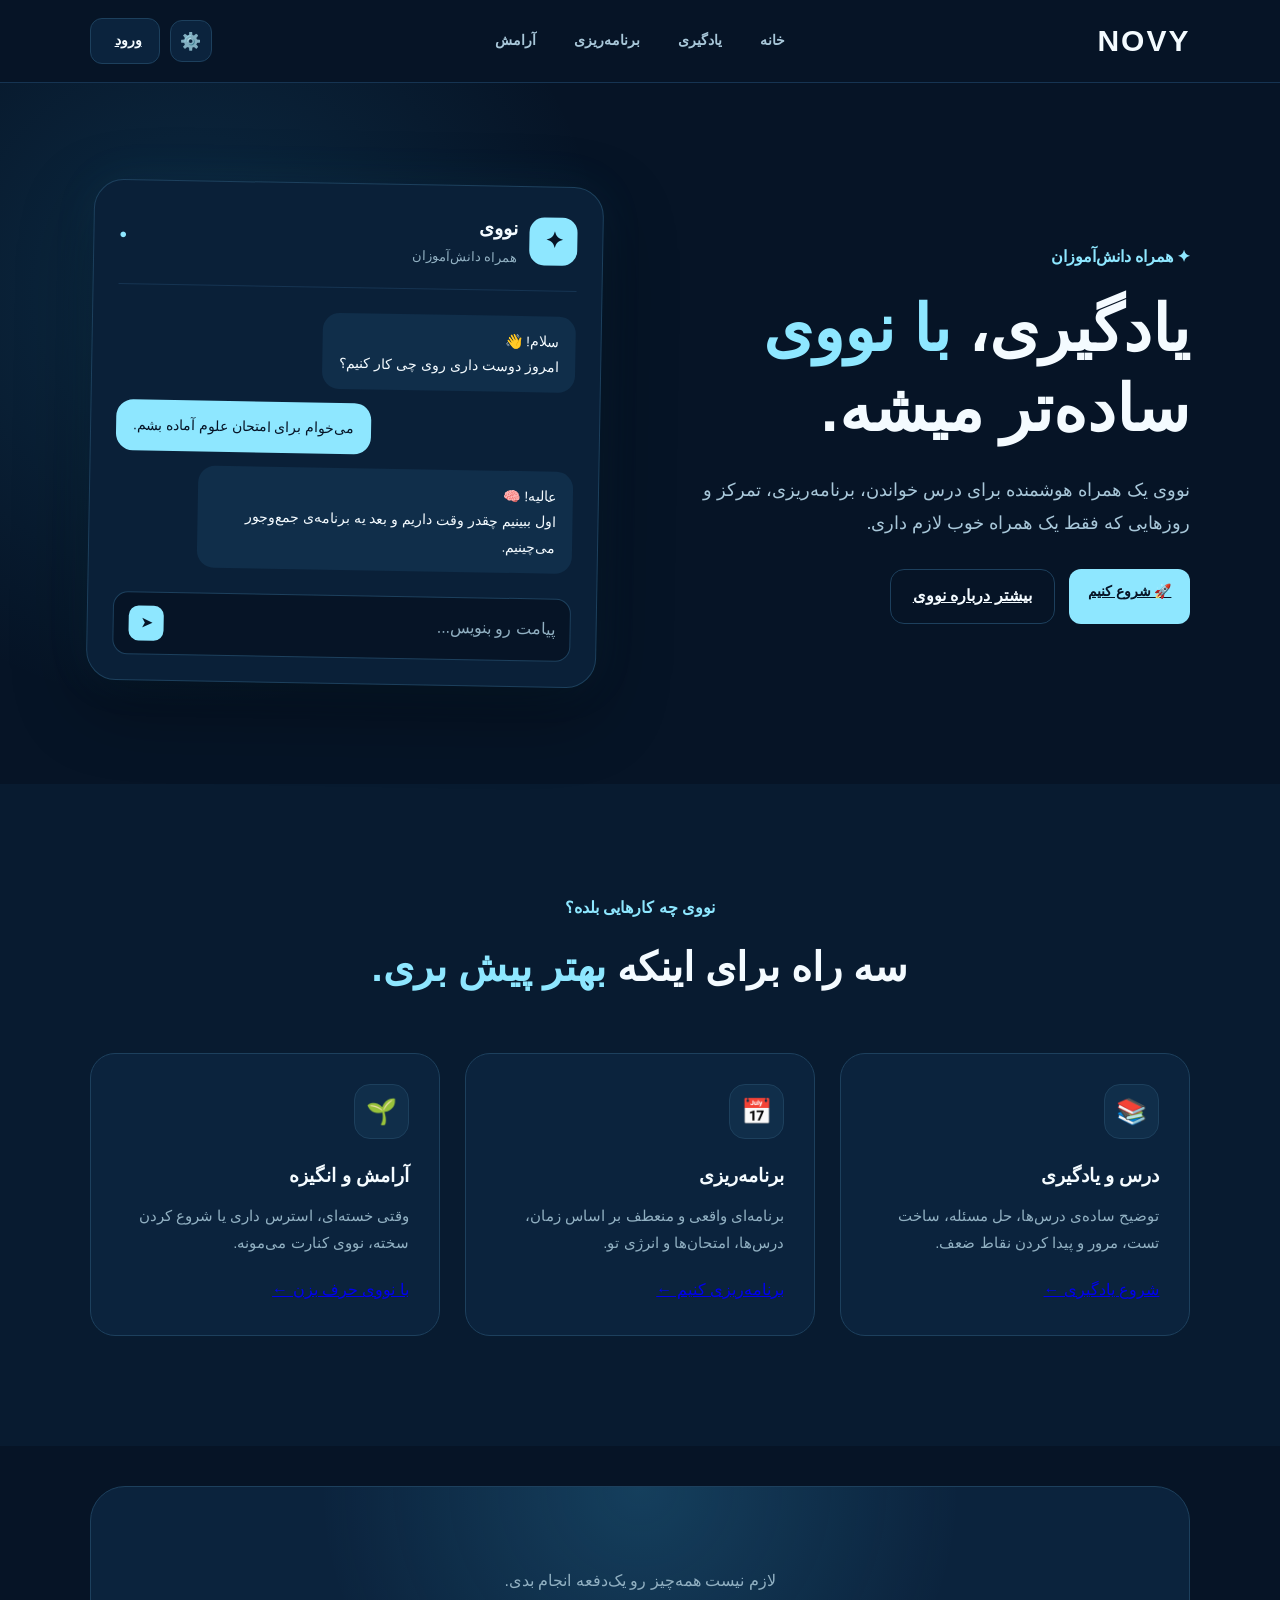
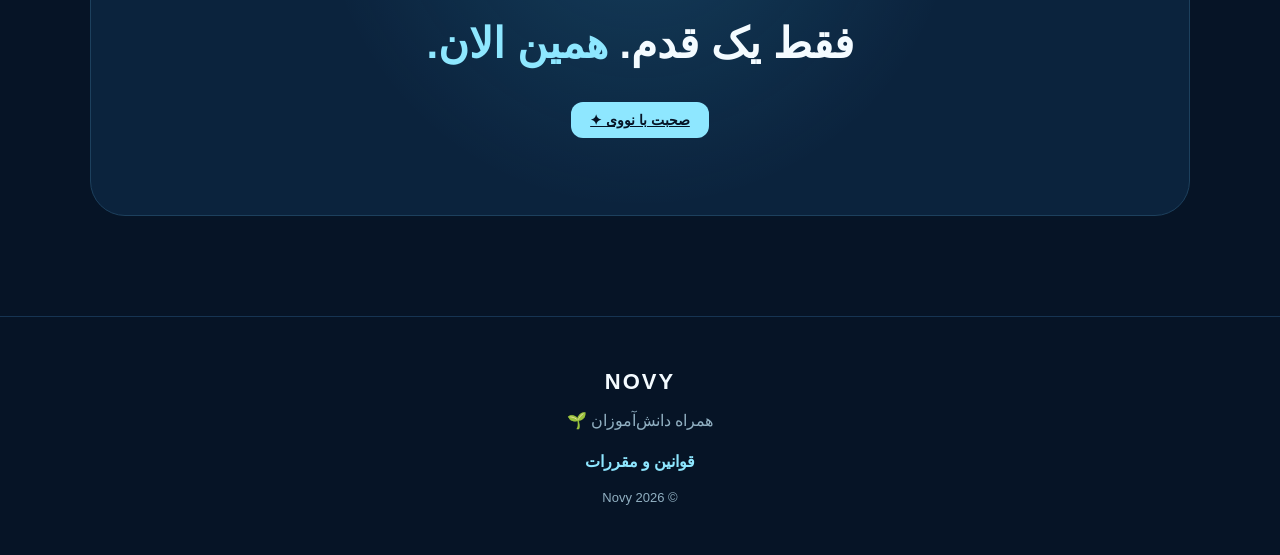
==== commit 22bf111f: "Update index.html" ====
--- a/index.html
+++ b/index.html
@@ -239,7 +239,7 @@
                     </a>
 
                     <a
-                        href="login.html"
+                        href="#features"
                         class="secondary-button"
                         data-i18n="aboutNovy"
                     >
@@ -342,7 +342,7 @@
 
         <!-- ==================== Features ==================== -->
 
-        <section class="features">
+        <section class="features" id="features">
 
             <div class="section-title">
 
@@ -497,6 +497,10 @@
             همراه دانش‌آموزان 🌱
         </p>
 
+        <p class="footer-links">
+            <a href="terms.html" data-i18n="termsLink">قوانین و مقررات</a>
+        </p>
+
         <p class="copyright">
             © 2026 Novy
         </p>
--- a/style.css
+++ b/style.css
@@ -1,4 +1,3 @@
-```css
 /* ==================== Theme System ==================== */
 
 :root {
@@ -1165,4 +1164,158 @@
     }
 
 }
-```
+/* ==================== Language Buttons ==================== */
+
+.language-section {
+    margin-top: 4px;
+}
+
+.language-options {
+    display: flex;
+    flex-direction: column;
+    gap: 9px;
+    margin-top: 10px;
+    margin-bottom: 18px;
+}
+
+.language-options .language-option {
+    display: block;
+    width: 100%;
+    min-height: 44px;
+
+    padding: 11px 14px;
+    box-sizing: border-box;
+
+    background: var(--bg-message) !important;
+
+    border: 1px solid var(--border) !important;
+    border-radius: 12px !important;
+
+    color: var(--text-main) !important;
+
+    font-family: inherit;
+    font-size: 14px;
+    font-weight: 700;
+
+    text-align: right;
+
+    appearance: none;
+    -webkit-appearance: none;
+
+    cursor: pointer;
+
+    transition:
+        background 0.2s ease,
+        border-color 0.2s ease,
+        color 0.2s ease,
+        transform 0.2s ease;
+}
+
+.language-options .language-option:hover {
+    background: var(--bg-message) !important;
+    border-color: var(--accent) !important;
+    color: var(--accent) !important;
+
+    transform: translateX(-2px);
+}
+
+.language-options .language-option.active {
+    background: var(--bg-message) !important;
+    border-color: var(--accent) !important;
+    color: var(--accent) !important;
+}
+
+.language-options .language-option:focus {
+    outline: none;
+
+    border-color: var(--accent) !important;
+
+    box-shadow:
+        0 0 0 2px rgba(142, 231, 255, 0.12);
+}
+
+/* ==================== Terms & Conditions Page ==================== */
+
+.footer-links {
+    margin-top: 12px;
+}
+
+.footer-links a,
+.terms-back-link {
+    color: var(--accent);
+    text-decoration: none;
+    font-weight: 700;
+    transition: color 0.2s ease;
+}
+
+.footer-links a:hover,
+.terms-back-link:hover {
+    color: var(--text-main);
+}
+
+.terms-page {
+    min-height: 100vh;
+    padding: 55px 7% 80px;
+    background: var(--bg-main);
+}
+
+.terms-container {
+    width: min(900px, 100%);
+    margin: 0 auto;
+    padding: 38px;
+    background: var(--bg-card);
+    border: 1px solid var(--border);
+    border-radius: 25px;
+    box-shadow: 0 20px 60px rgba(0, 0, 0, 0.22);
+}
+
+.terms-container h1 {
+    color: var(--text-main);
+    font-size: clamp(27px, 4vw, 38px);
+    line-height: 1.4;
+    margin-bottom: 12px;
+}
+
+.terms-intro {
+    color: var(--text-soft);
+    margin-bottom: 10px;
+}
+
+.terms-updated {
+    color: var(--text-muted);
+    font-size: 13px;
+    margin-bottom: 28px;
+}
+
+.terms-section {
+    padding: 20px 0;
+    border-top: 1px solid var(--border-soft);
+}
+
+.terms-section h2 {
+    color: var(--accent);
+    font-size: 18px;
+    margin-bottom: 8px;
+}
+
+.terms-section p {
+    color: var(--text-soft);
+    font-size: 15px;
+}
+
+.terms-back-wrap {
+    margin-top: 25px;
+}
+
+.terms-back-link {
+    display: inline-block;
+    padding: 10px 17px;
+    border: 1px solid var(--border);
+    border-radius: 12px;
+}
+
+@media (max-width: 600px) {
+    .terms-page { padding: 28px 4% 50px; }
+    .terms-container { padding: 25px 20px; border-radius: 19px; }
+    .terms-section { padding: 17px 0; }
+}
